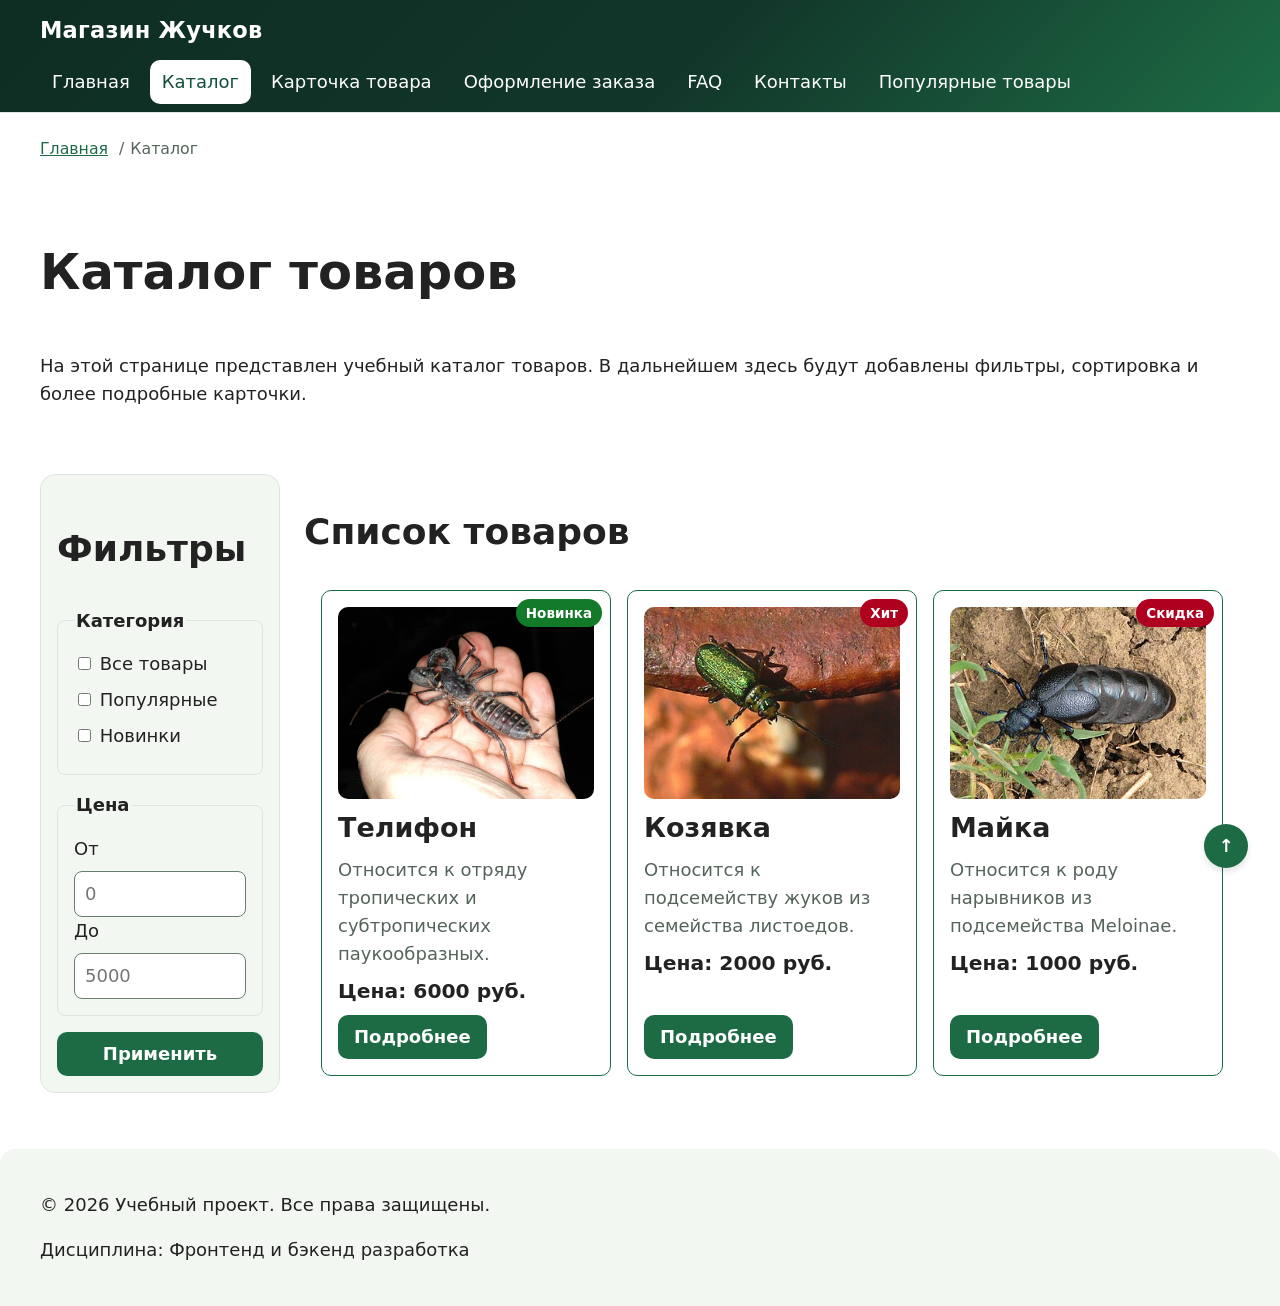
==== catalog.html @ db303022 "feat: add JavaScript basics to shop project" ====
<!DOCTYPE html>
<html lang="ru">
<head>
  <meta charset="UTF-8">
  <meta name="viewport" content="width=device-width, initial-scale=1.0">
  <meta name="description" content="Каталог товаров учебного интернет-магазина.">
  <title>Каталог товаров — Магазин Жучков</title>
  <link rel="stylesheet" href="css/style.css">
  <link rel="stylesheet" href="css/responsive.css">
  <script src="js/main.js" defer></script>
</head>
<body>
  <a class="skip-link" href="#main">Перейти к основному содержимому</a>
<header class="site-header">
  <div class="site-header__inner">
    <a class="site-header__logo" href="index.html">Магазин Жучков</a>
    <button class="nav-toggle" type="button" aria-expanded="false" aria-controls="site-nav">Меню</button>
    <nav class="site-nav" id="site-nav" aria-label="Основная навигация">
      <ul class="site-nav__list">
        <li class="site-nav__item">
          <a class="site-nav__link" href="index.html">Главная</a>
        </li>
        <li class="site-nav__item">
          <a class="site-nav__link site-nav__link--active" href="catalog.html" aria-current="page">Каталог</a>
        </li>
        <li class="site-nav__item">
          <a class="site-nav__link" href="product.html">Карточка товара</a>
        </li>
        <li class="site-nav__item">
          <a class="site-nav__link" href="order.html">Оформление заказа</a>
        </li>
        <li class="site-nav__item">
          <a class="site-nav__link" href="faq.html">FAQ</a>
        </li>
        <li class="site-nav__item">
          <a class="site-nav__link" href="contacts.html">Контакты</a>
        </li>
        <li class="site-nav__item">
          <a class="site-nav__link" href="index.html#popular">Популярные товары</a>
        </li>
      </ul>
    </nav>
  </div>
</header>

<main id="main" class="main">
    <nav class="breadcrumbs" aria-label="Хлебные крошки">
    <a class="breadcrumbs__link" href="index.html">Главная</a>
    <span class="breadcrumbs__current" aria-current="page">Каталог</span>
  </nav>

  <section class="section">
    <h1>Каталог товаров</h1>
    <p>
      На этой странице представлен учебный каталог товаров.
      В дальнейшем здесь будут добавлены фильтры, сортировка и более
      подробные карточки.
    </p>
  </section>

  <section class="catalog-layout">
    <aside class="catalog-filters">
      <h2>Фильтры</h2>

      <form class="filters-form" action="#" method="get">
        <fieldset>
          <legend>Категория</legend>

          <label>
            <input type="checkbox" name="category" value="all">
            Все товары
          </label>

          <label>
            <input type="checkbox" name="category" value="popular">
            Популярные
          </label>

          <label>
            <input type="checkbox" name="category" value="new">
            Новинки
          </label>
        </fieldset>

        <fieldset>
          <legend>Цена</legend>

          <label for="price-from">От</label>
          <input id="price-from" name="price-from" type="number" min="0" placeholder="0">

          <label for="price-to">До</label>
          <input id="price-to" name="price-to" type="number" min="0" placeholder="5000">
        </fieldset>

        <button class="button button--primary" type="submit">Применить</button>
      </form>
    </aside>

    <section class="catalog-products">
      <h2>Список товаров</h2>

      <div class="products-grid">
  <article class="product-card product-card--featured">
    <span class="product-card__badge product-card__badge--new">Новинка</span>
    <img
      class="product-card__image"
      src="images/telifon.webp"
      alt="Телифон"
      width="300"
      height="200"
      loading="lazy"
    >
    <h3 class="product-card__title">Телифон</h3>
    <p class="product-card__description">Относится к отряду тропических и субтропических паукообразных.</p>
    <p class="product-card__price">Цена: 6000 руб.</p>
    <a class="button button--primary product-card__button" href="product.html">Подробнее</a>
  </article>

  <article class="product-card product-card--featured">
    <span class="product-card__badge">Хит</span>
    <img
      class="product-card__image"
      src="images/kozyavka.webp"
      alt="Козявка"
      width="300"
      height="200"
      loading="lazy"
    >
    <h3 class="product-card__title">Козявка</h3>
    <p class="product-card__description">Относится к подсемейству жуков из семейства листоедов.</p>
    <p class="product-card__price">Цена: 2000 руб.</p>
    <a class="button button--primary product-card__button" href="product.html">Подробнее</a>
  </article>

  <article class="product-card product-card--featured">
    <span class="product-card__badge">Скидка</span>
    <img
      class="product-card__image"
      src="images/maika.webp"
      alt="Майка"
      width="300"
      height="200"
      loading="lazy"
    >
    <h3 class="product-card__title">Майка</h3>
    <p class="product-card__description">Относится к роду нарывников из подсемейства Meloinae.</p>
    <p class="product-card__price">Цена: 1000 руб.</p>
    <a class="button button--primary product-card__button" href="product.html">Подробнее</a>
  </article>
</div>
    </section>
  </section>
</main>

<footer class="site-footer">
  <p>&copy; 2026 Учебный проект. Все права защищены.</p>
  <p>Дисциплина: Фронтенд и бэкенд разработка</p>
</footer>
<a href="#" class="button-up" aria-label="Вернуться наверх">↑</a>
</body>
</html>
---- css/style.css ----
/* 
  Универсальное правило для всех элементов.
  border-box делает расчёт размеров более понятным:
  width включает content, padding и border.
*/

/* ===============================
   1. Переменные проекта
   =============================== */

:root {
  /* Основные цвета проекта */
  --color-bg: #ffffff;
  --color-text: #222222;
  --color-muted: #55645a;
  --color-primary: #1d6b45;
  --color-primary-dark: #13503a;
  --color-border: #dbe4dd;
  --color-input-border: #6b7c71;
  --color-surface: #f3f7f2;
  --color-surface-accent: #e4f1e6;
  --color-danger: #b00020;
  --color-success: #137a29;
  --color-success-bg: #eefaf0;
  --color-white: #ffffff;

  /* Отступы */
  --space-xs: 4px;
  --space-sm: 8px;
  --space-md: 16px;
  --space-lg: 24px;
  --space-xl: 32px;

  /* Скругления */
  --radius-sm: 8px;
  --radius-md: 10px;
  --radius-lg: 15px;

  /* Размеры */
  --container-width: 1200px;
  --card-width: 290px;
  --font-main: system-ui, -apple-system, "Segoe UI", Roboto, "Helvetica Neue", Arial, sans-serif;
  --page-pad: 16px;
}

/* ===============================
   2. Базовые стили
   =============================== */

* {
  box-sizing: border-box;
}

body {
  margin: 0;
  font-family: var(--font-main);
  line-height: 1.55;
  color: var(--color-text);
  display: flex;
  flex-direction: column;
  min-height: 100vh;
  background-color: var(--color-bg);
}

/*
  Задаём внутренние отступы для основных областей страницы.
  Это делает содержимое визуально отделённым от краёв окна браузера.
*/
main, footer { padding: var(--space-lg) var(--page-pad); }
header { padding: 0 var(--page-pad); }
main { flex: 1; }

/*
  Оформляем шапку страницы.
  Пока используется простой светло-серый фон.
*/
header {
  background-color: #12372a;
  background-image: linear-gradient(135deg, #0e2d22 0%, #12372a 55%, var(--color-primary) 100%);
}

/*
  Оформляем подвал страницы тем же фоном,
  чтобы визуально отделить его от основного содержимого.
*/
footer {
  background-color: var(--color-surface);
  border-radius: var(--radius-lg) var(--radius-lg) 0 0;
}

footer > * {
  max-width: var(--container-width);
  margin-inline: auto;
}

/* ===============================
   3. Общие элементы интерфейса
   =============================== */

a {
  color: var(--color-primary);
}

a:hover {
  color: var(--color-primary-dark);
}

a:focus-visible {
  outline: 2px solid var(--color-primary);
  outline-offset: 3px;
}

/*
  Ограничиваем ширину содержимого шапки,
  чтобы оно не растягивалось слишком сильно на широких экранах.
*/
.site-header {
  background-color: #12372a;
}

.site-header__inner {
  max-width: var(--container-width);
  margin: 0 auto;
  padding: var(--space-sm) 0;
}

.site-header__logo {
  display: inline-flex;
  align-items: center;
  min-height: 44px;
  font-size: 1.25rem;
  font-weight: 800;
  letter-spacing: 0.01em;
  color: var(--color-white);
  text-decoration: none;
}

.site-header__logo:hover,
.site-header__logo:focus-visible {
  color: var(--color-white);
}

.site-nav__list {
  display: flex;
  flex-wrap: wrap;
  justify-content: center;
  align-items: center;
  gap: var(--space-md);
  padding: 0;
  margin: var(--space-md) 0 0;
  list-style: none;
}

.site-nav__link {
  display: inline-block;
  padding: var(--space-sm) var(--space-md);
  color: var(--color-white);
  text-decoration: none;
  border-radius: var(--radius-md);
}

.site-nav__link:hover {
  color: var(--color-white);
  background-color: rgba(255, 255, 255, 0.16);
}

.site-nav__link:focus-visible {
  outline: 2px solid var(--color-primary);
  outline-offset: 3px;
}

.site-nav__link--active,
.site-nav__link--active:hover {
  color: var(--color-primary-dark);
  background-color: var(--color-white);
}


/*
  Оформляем текстовый логотип.
*/
.site-logo {
  font-weight: bold;
  text-decoration: none;
  color: #222222;
}


/*
  Hero-блок — первый крупный блок страницы.
  Он визуально отделяется от остальных разделов фоном и отступами.
*/
/* ===============================
   4. Компоненты страницы
   =============================== */

.hero {
  max-width: var(--container-width);
  margin: 0 auto var(--space-xl);
  padding: var(--space-xl) var(--space-lg);
  background-color: var(--color-surface-accent);
  border-radius: var(--radius-lg);
}

.section {
  max-width: var(--container-width);
  margin: 0 auto var(--space-xl);
}

.section h2 {
  margin-top: 0;
}

/*
  Карточка товара — самостоятельный блок.
  На следующих занятиях карточки будут доработаны и выстроены в сетку.
*/
.product-card {
  display: flex;
  flex-direction: column;
  gap: var(--space-sm);
  padding: var(--space-md);
  border: 1px solid var(--color-border);
  border-radius: var(--radius-md);
  background-color: var(--color-bg);
}

.product-card:hover {
  border-color: var(--color-primary);
}

.product-card--featured {
  border-color: var(--color-primary);
}

.product-card--discount {
  border-color: var(--color-danger);
}

.product-card__title {
  margin: 0;
  color: var(--color-text);
}

.product-card__description {
  margin: 0;
  color: var(--color-muted);
}

.product-card__price {
  margin: 0;
  font-weight: 700;
}

.product-card--discount .product-card__price {
  color: var(--color-danger);
}

.product-card__button {
  margin-top: auto;
  align-self: flex-start;
  color: var(--color-white);
  background-color: var(--color-primary);
}

.product-card__button:hover {
  color: var(--color-white);
  background-color: var(--color-primary-dark);
}


.product-card h3 {
  margin-top: 0;
}

/*
  Пока это обычная ссылка, но визуально она оформляется как кнопка.
*/
.button {
  display: inline-flex;
  align-items: center;
  justify-content: center;
  min-height: 44px;
  padding: var(--space-sm) var(--space-md);
  border: none;
  border-radius: var(--radius-md);
  font: inherit;
  font-weight: 600;
  text-decoration: none;
  cursor: pointer;
}

.button--primary {
  color: var(--color-white);
  background-color: var(--color-primary);
}

.button--primary:hover {
  color: var(--color-white);
  background-color: var(--color-primary-dark);
}

.button--secondary {
  color: var(--color-primary);
  background-color: transparent;
  border: 1px solid var(--color-primary);
}

.button--secondary:hover {
  color: var(--color-white);
  background-color: var(--color-primary);
}

.button:focus-visible {
  outline: 2px solid var(--color-primary);
  outline-offset: 3px;
}

.button:disabled,
.button--disabled {
  opacity: 0.6;
  cursor: not-allowed;
}


/*
  Дополнительный информационный блок.
*/
.aside-info {
  max-width: var(--container-width);
  margin: 0 auto var(--space-xl);
  padding: var(--space-md);
  border-left: 4px solid var(--color-primary);
  border-radius: var(--radius-md);
  background-color: var(--color-surface);
}

/*
  Модальное окно.
  Элемент dialog сам умеет открываться поверх страницы.
*/
/* ===============================
   5. Форма и модальное окно
   =============================== */

.order-dialog {
  width: min(100% - 32px, 560px);
  padding: var(--space-lg);
  border: none;
  border-radius: var(--radius-lg);
}

.order-dialog::backdrop {
  background-color: rgba(0, 0, 0, 0.5);
}

.order-dialog__title {
  margin-top: 0;
}


.form-field {
  margin-bottom: var(--space-md);
}

.form-field label {
  display: block;
  margin-bottom: var(--space-xs);
}

.form-field input,
.form-field select,
.form-field textarea {
  width: 100%;
  padding: 10px 12px;
  border: 1px solid var(--color-border);
  border-radius: var(--radius-sm);
  font: inherit;
}

.form-field input[type="checkbox"] {
  width: auto;
}

.form-field small {
  display: block;
  margin-top: var(--space-xs);
  color: var(--color-muted);
}

/*
  Видимый фокус для клавиатурной навигации.
*/
.form-field input:hover,
.form-field select:hover,
.form-field textarea:hover {
  border-color: var(--color-primary);
}

.form-field input:focus-visible,
.form-field select:focus-visible,
.form-field textarea:focus-visible,
.form-actions button:focus-visible {
  outline: 2px solid var(--color-primary);
  outline-offset: 3px;
}

[aria-invalid="true"] {
  border-color: var(--color-danger);
}

/*
  Кнопки формы.
*/
.form-actions {
  display: flex;
  gap: 12px;
  margin-top: 20px;
}

/*
  Сообщение об успешной отправке.
*/
.success-message {
  max-width: var(--container-width);
  margin: var(--space-lg) auto;
  padding: var(--space-md);
  border-left: 4px solid var(--color-success);
  border-radius: var(--radius-md);
  background-color: var(--color-success-bg);
}

.breadcrumbs {
  max-width: var(--container-width);
  margin: 0 auto var(--space-md);
  font-size: 14px;
  color: var(--color-muted);
}

.breadcrumbs__link {
  color: var(--color-primary);
}

.breadcrumbs__link + .breadcrumbs__link::before,
.breadcrumbs__current::before {
  content: "/";
  display: inline-block;
  margin-inline: 6px;
  color: var(--color-muted);
  text-decoration: none;
}


html {
  scroll-behavior: smooth;
}

:target {
  outline: 2px dashed var(--color-primary);
  outline-offset: 4px;
}

.products-grid {
  display: grid;
  gap: var(--space-lg);
}

.catalog-layout {
  max-width: var(--container-width);
  margin: 0 auto var(--space-xl);
  display: grid;
  gap: var(--space-lg);
}

.catalog-filters {
  padding: var(--space-md);
  border: 1px solid var(--color-border);
  border-radius: var(--radius-lg);
  background-color: var(--color-surface);
}

.catalog-products {
}

.filters-form {
  display: grid;
  gap: var(--space-md);
}

.filters-form fieldset {
  margin: 0;
  padding: var(--space-md);
  border: 1px solid var(--color-border);
  border-radius: var(--radius-sm);
}

.filters-form legend {
  font-weight: 700;
}

.filters-form label {
  display: block;
  margin-bottom: var(--space-sm);
}

.filters-form input[type="number"] {
  width: 100%;
  padding: 8px 10px;
  border: 1px solid var(--color-input-border);
  border-radius: var(--radius-sm);
  font: inherit;
}

.order-form__field {
  margin-bottom: var(--space-md);
}

.order-form__label {
  display: block;
  margin-bottom: var(--space-xs);
}

.order-form__input,
.order-form__select,
.order-form__textarea {
  width: 100%;
  padding: 10px 12px;
  border: 1px solid var(--color-input-border);
  border-radius: var(--radius-sm);
  font: inherit;
}

.order-form__input:hover,
.order-form__select:hover,
.order-form__textarea:hover {
  border-color: var(--color-primary);
}

.order-form__input:focus-visible,
.order-form__select:focus-visible,
.order-form__textarea:focus-visible {
  outline: 2px solid var(--color-primary);
  outline-offset: 3px;
}

.order-form__actions {
  display: flex;
  gap: var(--space-md);
  margin-top: var(--space-lg);
}

.site-header {
  position: sticky;
  top: 0;
  z-index: 100;
  border-bottom: 1px solid var(--color-border);
}


/* Бейджи для карточек товаров (relative + absolute) */
.product-card {
  position: relative;
}

.product-card__badge {
  position: absolute;
  top: var(--space-sm);
  right: var(--space-sm);
  padding: 4px 10px;
  color: var(--color-white);
  background-color: var(--color-danger);
  border-radius: 999px;
  font-size: 12px;
  font-weight: 700;
  z-index: 10;
}

.product-card__badge--new {
  background-color: var(--color-success);
}



/* Кнопка "Наверх" (fixed + z-index) */
.button-up {
  position: fixed;
  bottom: var(--space-lg);
  right: var(--space-lg);
  z-index: 90;
  padding: 12px 16px;
  background-color: var(--color-primary);
  color: var(--color-white);
  border-radius: 50%;
  text-decoration: none;
  font-weight: bold;
  box-shadow: 0 4px 6px rgba(0,0,0,0.1);
}

.button-up:hover {
  background-color: var(--color-primary-dark);
  color: var(--color-white);
}

/* Стили для таблицы характеристик */
.product-table {
  width: 100%;
  border-collapse: collapse;
  margin: var(--space-md) 0;
}

.product-table caption {
  font-weight: 700;
  text-align: left;
  margin-bottom: var(--space-sm);
}

.product-table th, 
.product-table td {
  border: 1px solid var(--color-border);
  padding: var(--space-sm);
  text-align: left;
}

.product-table th {
  background-color: var(--color-surface);
}

.order-form__field--checkbox input[type="checkbox"] {
  width: auto;
  margin-right: var(--space-sm);
}

.order-form__field small {
  display: block;
  margin-top: var(--space-xs);
  color: var(--color-muted);
}

.product-details__layout {
  display: grid;
  gap: var(--space-xl);
  align-items: start;
}

.product-details__media {
  display: flex;
  justify-content: center;
  align-items: flex-start;
}

.product-details__image {
  display: block;
  width: 100%;
  max-width: 420px;
  height: auto;
  border: 1px solid var(--color-border);
  border-radius: var(--radius-md);
  background-color: var(--color-surface);
}

.product-details__info {
  display: flex;
  flex-direction: column;
  gap: var(--space-md);
}

.product-details__price {
  margin: 0;
  font-size: 24px;
  font-weight: 700;
}

.product-details__description {
  margin: 0;
  color: var(--color-text);
}

.product-details__actions {
  display: flex;
  flex-wrap: wrap;
  gap: var(--space-md);
  margin-top: var(--space-sm);
}

.product-card {
  min-width: 0;
}

/* Картинка не должна быть жёстче карточки */
.product-card__image {
  max-width: 100%;
  height: auto;
}





/* ===============================
   FAQ
   =============================== */

.faq-list {
  display: grid;
  gap: var(--space-md);
  margin-top: var(--space-lg);
}

.faq-item {
  border: 1px solid var(--color-border);
  border-radius: var(--radius-md);
  background-color: var(--color-bg);
  overflow: hidden;
}

.faq-item[open] {
  border-color: var(--color-primary);
}

.faq-item__question {
  padding: var(--space-md);
  padding-right: 40px;
  font-weight: 700;
  cursor: pointer;
  list-style: none;
  position: relative;
}

.faq-item__question::-webkit-details-marker {
  display: none;
}

.faq-item__question::after {
  content: "+";
  position: absolute;
  right: var(--space-md);
  top: 50%;
  transform: translateY(-50%);
  font-size: 20px;
  color: var(--color-primary);
}

.faq-item[open] .faq-item__question::after {
  content: "−";
}

.faq-item__question:hover {
  background-color: var(--color-surface);
}

.faq-item__question:focus-visible {
  outline: 2px solid var(--color-primary);
  outline-offset: -2px;
}

.faq-item__answer {
  padding: 0 var(--space-md) var(--space-md);
  color: var(--color-muted);
  border-top: 1px solid var(--color-border);
}

.faq-item__answer p {
  margin: var(--space-md) 0 0;
}

/* Карта на странице контактов */
.map-wrapper {
  position: relative;
  width: 100%;
  height: 400px;
  border: 1px solid var(--color-border);
  border-radius: var(--radius-md);
  overflow: hidden;
}

/* Скрипт конструктора создаёт внутри iframe — растянем его на всю обёртку */
.map-wrapper > iframe {
  display: block;
  width: 100% !important;
  height: 100% !important;
  border: 0;
}

@media (max-width: 600px) {
  .map-wrapper { height: 300px; }
}

.skip-link {
  position: absolute;
  left: 16px;
  top: -100px;
  z-index: 1000;
  padding: 8px 12px;
  color: #ffffff;
  background-color: #111111;
  border-radius: var(--radius-sm);
  text-decoration: none;
}

.skip-link:focus,
.skip-link:focus-visible {
  top: 16px;
}
:focus-visible {
  outline: 3px solid var(--color-primary, #0057b8);
  outline-offset: 3px;
}

.site-nav__link:focus-visible,
.button:focus-visible,
.order-form__input:focus-visible,
.order-form__textarea:focus-visible,
.order-form__select:focus-visible {
  outline: 3px solid var(--color-primary, #0057b8);
  outline-offset: 3px;
}

.site-header a:focus-visible,
.site-header button:focus-visible {
  outline-color: #ffffff;
}

.order-form__field .field-error {
  color: var(--color-danger);
  font-weight: 600;
}

address { font-style: normal; }

.product-output {
  padding: 16px;
  overflow-x: auto;
  color: #f9fafb;
  background-color: #111827;
  border-radius: 8px;
}
---- css/responsive.css ----
/*
  Адаптивные стили для контрольной работы №3.
  Подход: Mobile First.
  Базовые стили рассчитаны на мобильный экран.
  Расширения добавляются через min-width медиазапросы.
*/
*,
*::before,
*::after {
  box-sizing: border-box;
}

html {
  scroll-behavior: smooth;
  scroll-padding-top: 88px;
}

@media (prefers-reduced-motion: reduce) {
  html { scroll-behavior: auto; }
}

img,
video {
  max-width: 100%;
  height: auto;
}

.container,
.section {
  width: 100%;
  margin-inline: auto;
}

@media (min-width: 768px) {
  :root { --page-pad: 24px; }
}

.section {
  padding-block: clamp(8px, 2vw, 16px);
}
.site-header__inner {
  display: flex;
  flex-wrap: wrap;
  align-items: center;
  justify-content: space-between;
  gap: var(--space-sm, 8px);
}

.nav-toggle {
  display: none;
}

.js .nav-toggle {
  display: inline-block;
  min-height: 44px;
  padding: 8px 16px;
  border: 1px solid var(--color-white);
  border-radius: var(--radius-sm);
  color: var(--color-white);
  background-color: transparent;
  font: inherit;
  cursor: pointer;
}

.site-nav {
  flex-basis: 100%;
}

.js .site-nav:not(.is-open) {
  display: none;
}

.site-nav__list {
  display: flex;
  flex-direction: column;
  gap: var(--space-sm, 8px);
  padding: 0;
  margin: 0;
  list-style: none;
}

.site-nav__link {
  display: block;
  padding: 12px 16px;
}

@media (min-width: 1024px) {
  .js .nav-toggle {
    display: none;
  }

  .js .site-nav:not(.is-open) {
    display: block;
  }

  .site-nav {
    flex-basis: auto;
  }

  .site-nav__list {
    flex-direction: row;
    flex-wrap: wrap;
    align-items: center;
  }

  .site-nav__link {
    display: inline-block;
    padding: 8px 12px;
  }
}

.site-header {
  position: sticky;
  top: 0;
  z-index: 100;
}

.hero {
  display: grid;
  gap: var(--space-lg, 24px);
  align-items: center;
}

.hero__content {
  display: grid;
  grid-template-columns: minmax(0, 1fr);
  gap: var(--space-md, 16px);
  min-width: 0;
}

.hero__title {
  font-size: clamp(1.75rem, 6vw, 2.75rem);
  line-height: 1.15;
  overflow-wrap: break-word;
}
.hero__content .button { justify-self: start; }

.hero__image {
  display: block;
  width: 100%;
  aspect-ratio: 16/9;
  object-fit: cover;
  border-radius: var(--radius-lg, 12px);
}

@media (min-width: 900px) {
  .hero {
    grid-template-columns: minmax(0, 1.1fr) minmax(0, 1fr);
  }
}

.products-grid {
  display: grid;
  grid-template-columns: 1fr;
  grid-auto-rows: 1fr;
  gap: var(--space-md, 16px);
}

.product-card {
  min-width: 0;
}

.product-card__title,
.product-card__description {
  overflow-wrap: anywhere;
}

@media (min-width: 640px) {
  .products-grid {
    grid-template-columns: repeat(auto-fill, var(--card-width));
    justify-content: center;
  }
}


.catalog-layout {
  display: grid;
  grid-template-columns: minmax(0, 1fr);
  gap: var(--space-lg, 24px);
}

.catalog-filters { position: static; }


@media (min-width: 1024px) {
  .catalog-layout {
    grid-template-columns: 240px minmax(0, 1fr);
    align-items: start;
  }
  .catalog-filters {
    position: sticky;
    top: 88px;
  }
}

.product-card__image {
  display: block;
  width: 100%;
  aspect-ratio: 4 / 3;
  object-fit: cover;
  border-radius: var(--radius-md, 10px);
}

.order-form { display: grid; gap: var(--space-md, 16px); }

.order-form__field { margin-bottom: 0; }   /* интервал задаёт gap */

.order-form__actions {
  margin-top: 0;
  flex-direction: column;
}
.order-form__actions .button {
  width: 100%;
  justify-content: center;
}

@media (min-width: 480px) {
  .order-form__actions { flex-direction: row; }
  .order-form__actions .button { width: auto; }
}

/* Две колонки только у страничных форм, не у модалки */
@media (min-width: 768px) {
  .order-form--page { grid-template-columns: repeat(2, minmax(0, 1fr)); }
  .order-form--page .order-form__field--wide,
  .order-form--page .order-form__field--checkbox,
  .order-form--page .order-form__actions { grid-column: 1 / -1; }
}

.order-form__input,
.order-form__textarea,
.order-form__select {
  width: 100%;
  min-height: 44px;
  padding: 10px 12px;
  font: inherit;
}

.order-form__textarea {
  min-height: 120px;
  resize: vertical;
}


.table-wrapper {
  width: 100%;
  overflow-x: auto;
  -webkit-overflow-scrolling: touch;
}

.product-table {
  display: block;
  width: 100%;
}

.product-table caption {
  display: block;
}

.product-table thead {
  position: absolute;
  width: 1px;
  height: 1px;
  overflow: hidden;
  clip: rect(0 0 0 0);
}

.product-table tbody,
.product-table tr,
.product-table th,
.product-table td {
  display: block;
  width: 100%;
}

.product-table tr {
  margin-bottom: var(--space-md, 16px);
  border: 1px solid var(--color-border, #ddd);
  border-radius: var(--radius-md, 10px);
  overflow: hidden;
}

.product-table tbody th,
.product-table td {
  border: 0;
  overflow-wrap: anywhere;
}

@media (min-width: 640px) {
  .product-table {
    display: table;
  }

  .product-table caption {
    display: table-caption;
  }

  .product-table thead {
    position: static;
    display: table-header-group;
    width: auto;
    height: auto;
    overflow: visible;
    clip: auto;
  }

  .product-table tbody {
    display: table-row-group;
    width: auto;
  }

  .product-table tr {
    display: table-row;
    width: auto;
    margin: 0;
    border: 0;
    border-radius: 0;
    overflow: visible;
  }

  .product-table th,
  .product-table td {
    display: table-cell;
    width: auto;
    padding: 12px;
    border: 1px solid var(--color-border, #ddd);
  }
}

.order-dialog {
  width: min(100% - 32px, 560px);
  max-height: calc(100vh - 32px);
  overflow: auto;
}

.order-dialog::backdrop {
  background: rgb(0 0 0 / 0.5);
}

.button-up {
  right: 16px;
  bottom: 16px;
  display: grid;
  place-items: center;
  width: 44px;
  height: 44px;
  padding: 0;
}
@media (min-width: 768px) {
  .button-up { right: 32px; bottom: 32px; }
}

.product-details__layout { grid-template-columns: minmax(0, 1fr); }

@media (min-width: 768px) {
  .product-details__layout {
    grid-template-columns: minmax(15rem, 1fr) minmax(0, 1.4fr);
  }
}

html {font-size: clamp(100%, 0.875rem + 0.4vw, 112.5%);}
h1 {font-size: clamp(1.75rem, 1.25rem + 2.5vw, 2.75rem);}
h2 {font-size: clamp(1.375rem, 1.1rem + 1.4vw, 2rem);}
h3 {font-size: clamp(1.125rem, 1rem + 0.7vw, 1.5rem);}

.breadcrumbs {font-size: 0.875rem;}
.product-card__badge {font-size: 0.75rem;}
.product-card__price {font-size: 1.125rem;}
.product-details__price {font-size: clamp(1.25rem, 1rem + 1.2vw, 1.5rem);}
.faq-item__question::after {font-size: 1.25rem;}
small {font-size: 0.875rem;}

.product-details__image {
  width: 100%;
  max-width: 26.25rem;
  aspect-ratio: 5/4;
  object-fit: cover;
}
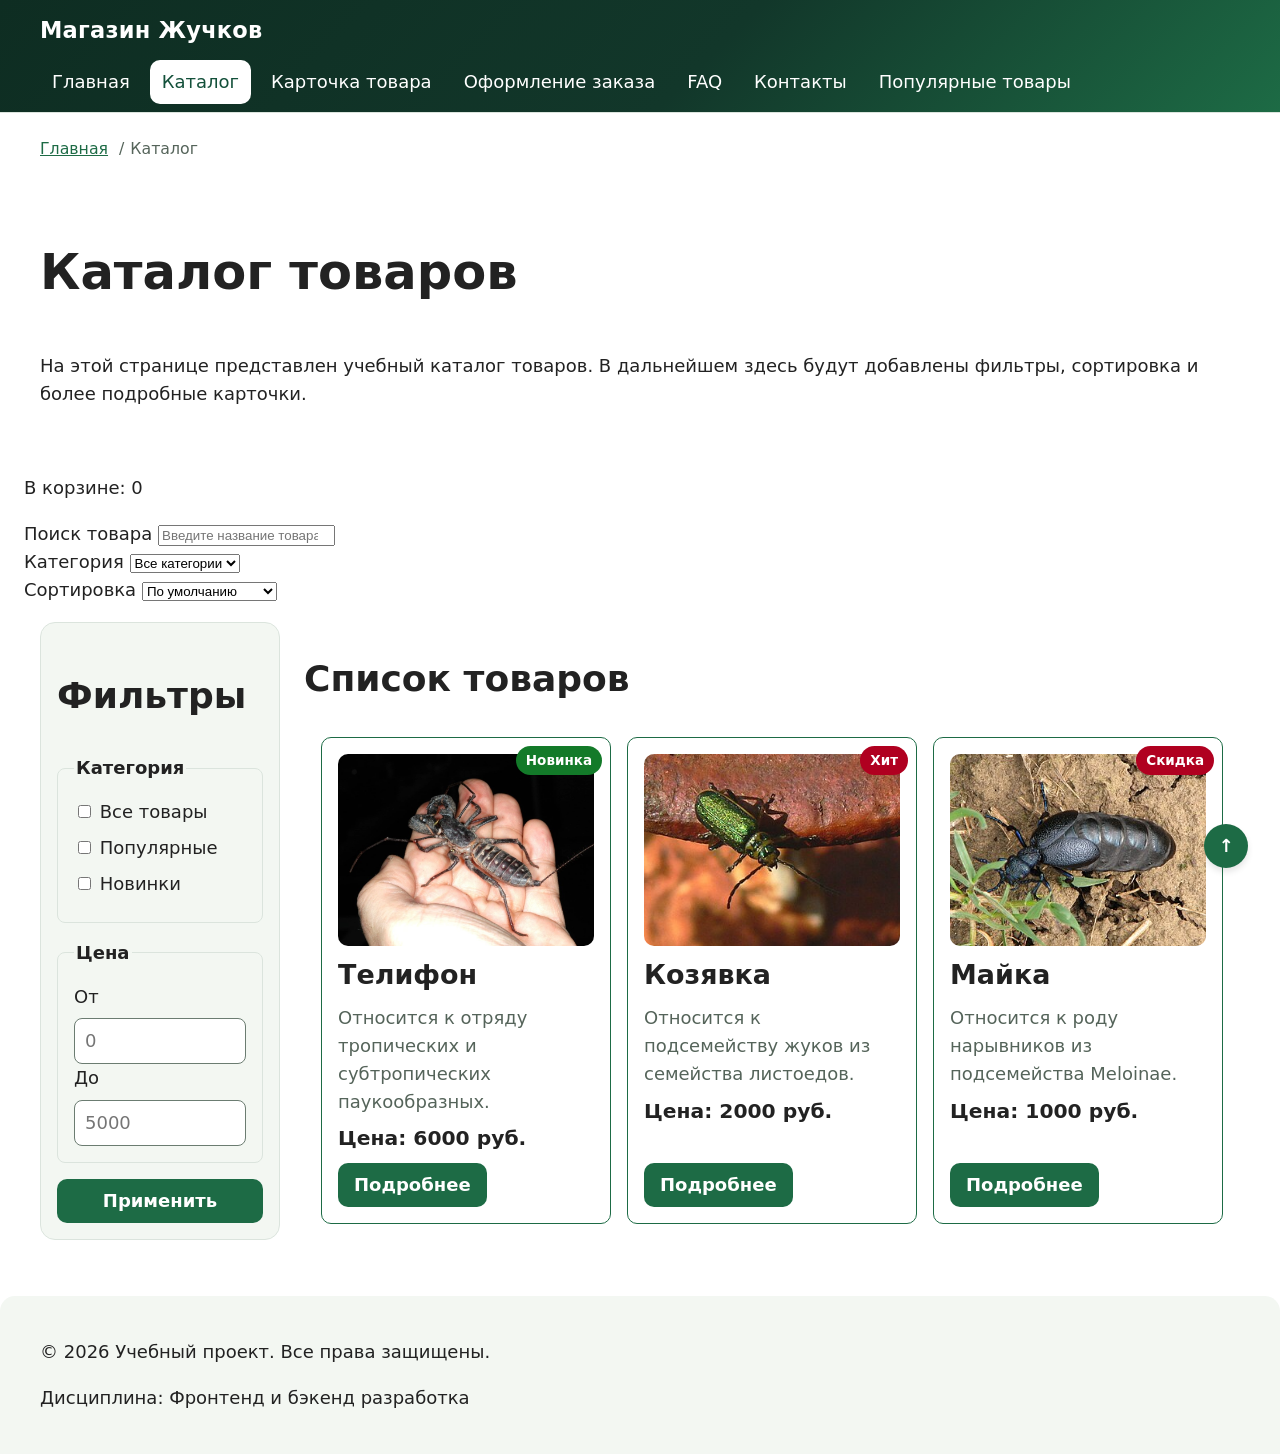
==== commit 7b0a288d: "feat: add catalog DOM rendering and form validation" ====
--- a/catalog.html
+++ b/catalog.html
@@ -8,6 +8,8 @@
   <link rel="stylesheet" href="css/style.css">
   <link rel="stylesheet" href="css/responsive.css">
   <script src="js/main.js" defer></script>
+  <script src="js/data.js" defer></script>
+  <script src="js/catalog.js" defer></script>
 </head>
 <body>
   <a class="skip-link" href="#main">Перейти к основному содержимому</a>
@@ -57,6 +59,46 @@
       подробные карточки.
     </p>
   </section>
+
+  <p class="cart-counter" aria-live="polite">В корзине: 0</p>
+
+<section class="catalog-controls" aria-label="Управление каталогом">
+  <div class="catalog-controls__group">
+    <label for="catalog-search">Поиск товара</label>
+    <input
+      id="catalog-search"
+      class="catalog-controls__input"
+      type="search"
+      placeholder="Введите название товара"
+      autocomplete="off"
+    >
+  </div>
+
+  <div class="catalog-controls__group">
+    <label for="category-filter">Категория</label>
+    <select id="category-filter" class="catalog-controls__select">
+      <option value="all">Все категории</option>
+      <option value="kitchen">Кухня</option>
+      <option value="home">Дом</option>
+      <option value="electronics">Электроника</option>
+    </select>
+  </div>
+
+  <div class="catalog-controls__group">
+    <label for="sort-select">Сортировка</label>
+    <select id="sort-select" class="catalog-controls__select">
+      <option value="default">По умолчанию</option>
+      <option value="price-asc">Сначала дешевле</option>
+      <option value="price-desc">Сначала дороже</option>
+      <option value="title-asc">По названию А-Я</option>
+    </select>
+  </div>
+</section>
+
+<p class="catalog-count" aria-live="polite"></p>
+<p class="catalog-empty" hidden>По выбранным условиям товары не найдены.</p>
+
+<div class="products-grid" data-products-container></div>
 
   <section class="catalog-layout">
     <aside class="catalog-filters">
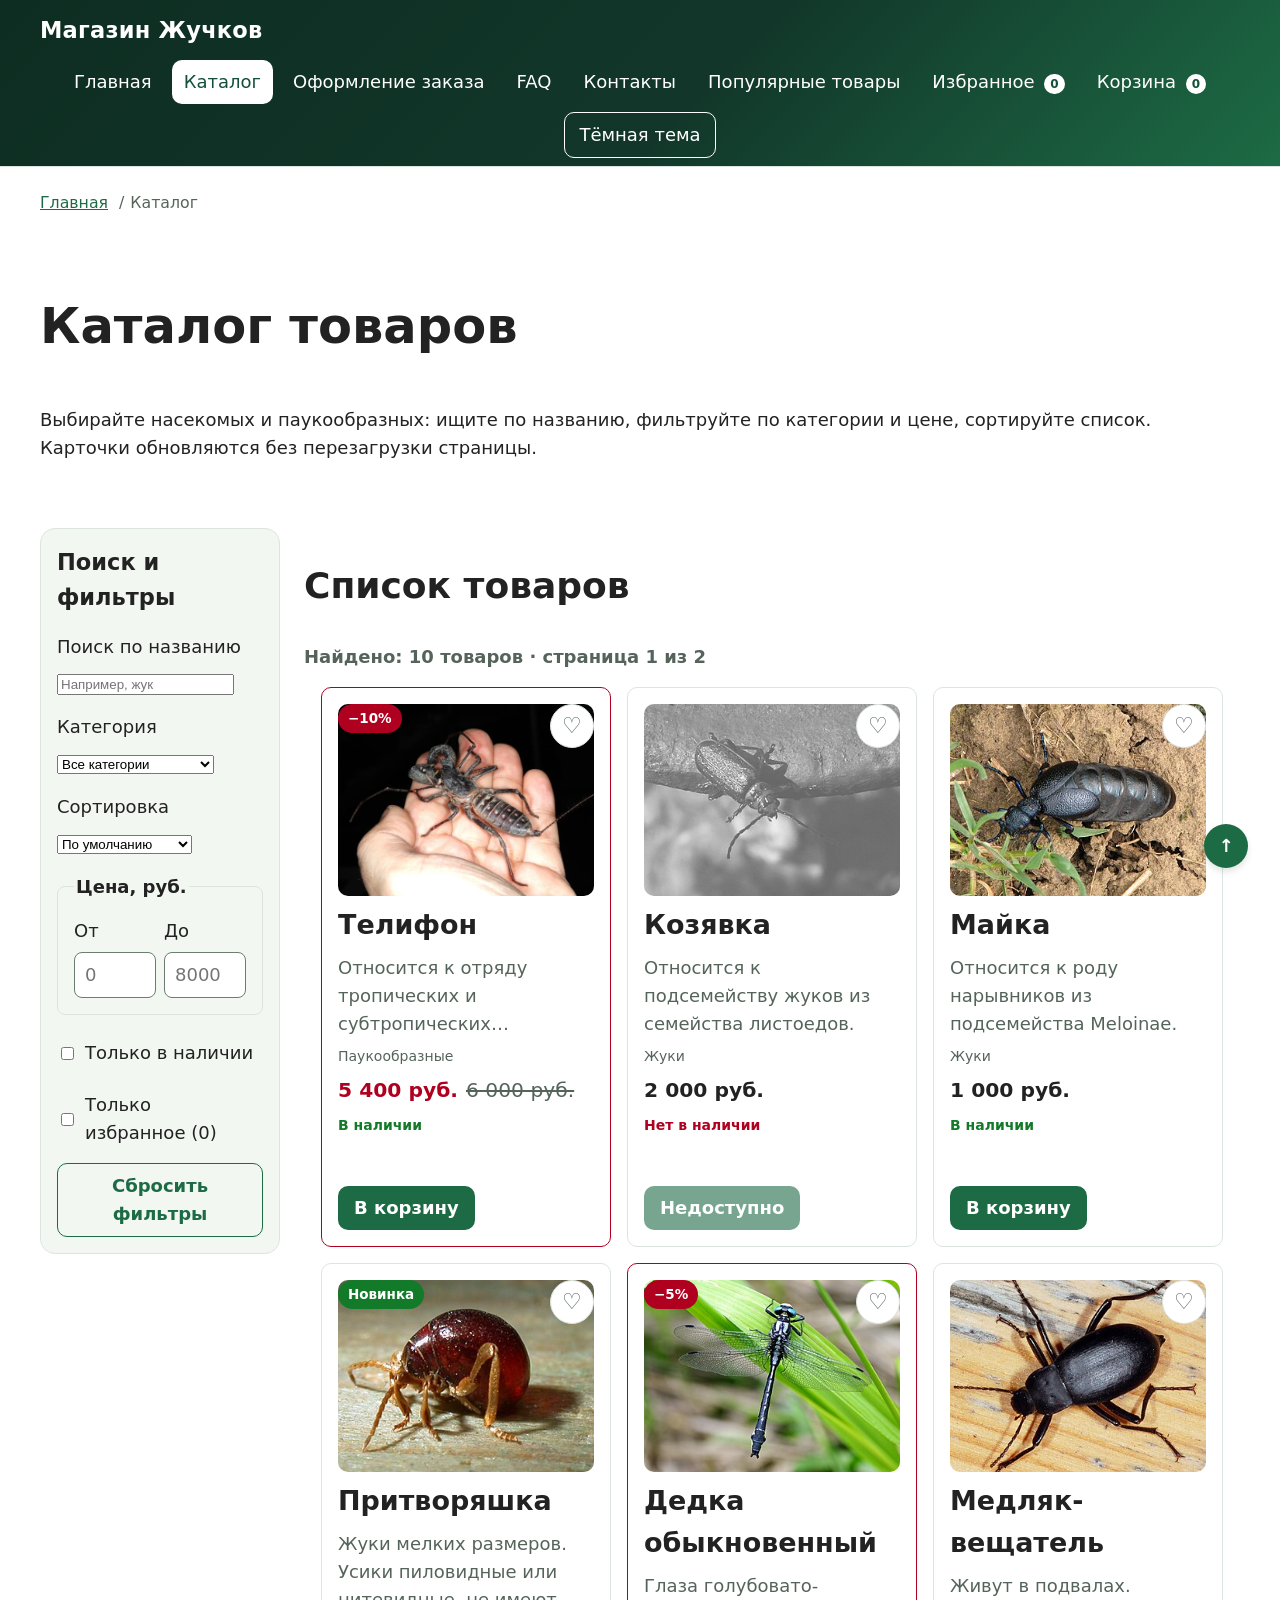
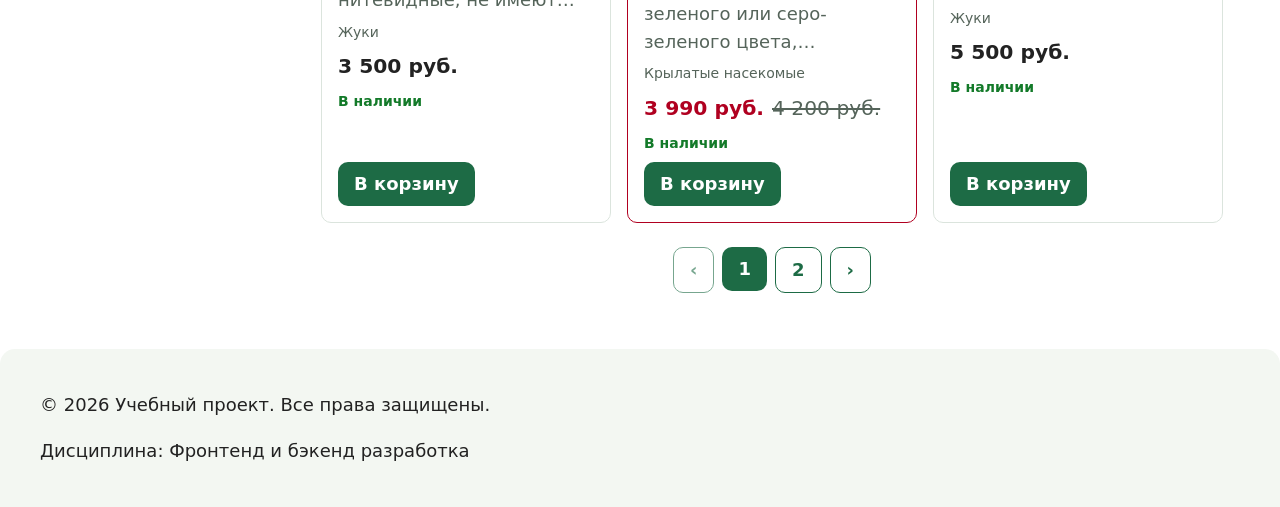
==== commit ad840100: "feat: complete JavaScript shop project" ====
--- a/catalog.html
+++ b/catalog.html
@@ -7,9 +7,14 @@
   <title>Каталог товаров — Магазин Жучков</title>
   <link rel="stylesheet" href="css/style.css">
   <link rel="stylesheet" href="css/responsive.css">
+  <script src="js/storage.js"></script>
+  <script src="js/boot.js"></script>
+  <script src="js/utils.js" defer></script>
+  <script src="js/data.js" defer></script>
+  <script src="js/cart.js" defer></script>
+  <script src="js/favorites.js" defer></script>
+  <script src="js/catalog.js" defer></script>
   <script src="js/main.js" defer></script>
-  <script src="js/data.js" defer></script>
-  <script src="js/catalog.js" defer></script>
 </head>
 <body>
   <a class="skip-link" href="#main">Перейти к основному содержимому</a>
@@ -26,9 +31,6 @@
           <a class="site-nav__link site-nav__link--active" href="catalog.html" aria-current="page">Каталог</a>
         </li>
         <li class="site-nav__item">
-          <a class="site-nav__link" href="product.html">Карточка товара</a>
-        </li>
-        <li class="site-nav__item">
           <a class="site-nav__link" href="order.html">Оформление заказа</a>
         </li>
         <li class="site-nav__item">
@@ -40,13 +42,22 @@
         <li class="site-nav__item">
           <a class="site-nav__link" href="index.html#popular">Популярные товары</a>
         </li>
+        <li class="site-nav__item">
+          <a class="site-nav__link" href="catalog.html?favorites=1">Избранное <span class="badge" data-favorites-count>0</span></a>
+        </li>
+        <li class="site-nav__item">
+          <a class="site-nav__link" href="cart.html">Корзина <span class="badge" data-cart-count>0</span></a>
+        </li>
+        <li class="site-nav__item">
+          <button class="theme-toggle" type="button" data-theme-toggle aria-pressed="false">Тёмная тема</button>
+        </li>
       </ul>
     </nav>
   </div>
 </header>
 
 <main id="main" class="main">
-    <nav class="breadcrumbs" aria-label="Хлебные крошки">
+  <nav class="breadcrumbs" aria-label="Хлебные крошки">
     <a class="breadcrumbs__link" href="index.html">Главная</a>
     <span class="breadcrumbs__current" aria-current="page">Каталог</span>
   </nav>
@@ -54,142 +65,83 @@
   <section class="section">
     <h1>Каталог товаров</h1>
     <p>
-      На этой странице представлен учебный каталог товаров.
-      В дальнейшем здесь будут добавлены фильтры, сортировка и более
-      подробные карточки.
+      Выбирайте насекомых и паукообразных: ищите по названию, фильтруйте по категории
+      и цене, сортируйте список. Карточки обновляются без перезагрузки страницы.
     </p>
   </section>
 
-  <p class="cart-counter" aria-live="polite">В корзине: 0</p>
+  <section class="catalog-layout">
+    <aside class="catalog-filters" aria-labelledby="catalog-filters-title">
+      <h2 id="catalog-filters-title">Поиск и фильтры</h2>
 
-<section class="catalog-controls" aria-label="Управление каталогом">
-  <div class="catalog-controls__group">
-    <label for="catalog-search">Поиск товара</label>
-    <input
-      id="catalog-search"
-      class="catalog-controls__input"
-      type="search"
-      placeholder="Введите название товара"
-      autocomplete="off"
-    >
-  </div>
+      <form class="filters-form" id="catalog-form" action="#" autocomplete="off" novalidate>
+        <div>
+          <label for="catalog-search">Поиск по названию</label>
+          <input id="catalog-search" type="search" placeholder="Например, жук" autocomplete="off">
+        </div>
 
-  <div class="catalog-controls__group">
-    <label for="category-filter">Категория</label>
-    <select id="category-filter" class="catalog-controls__select">
-      <option value="all">Все категории</option>
-      <option value="kitchen">Кухня</option>
-      <option value="home">Дом</option>
-      <option value="electronics">Электроника</option>
-    </select>
-  </div>
+        <div>
+          <label for="category-filter">Категория</label>
+          <select id="category-filter">
+            <option value="all">Все категории</option>
+            <option value="beetles">Жуки</option>
+            <option value="arachnids">Паукообразные</option>
+            <option value="winged_insects">Крылатые насекомые</option>
+          </select>
+        </div>
 
-  <div class="catalog-controls__group">
-    <label for="sort-select">Сортировка</label>
-    <select id="sort-select" class="catalog-controls__select">
-      <option value="default">По умолчанию</option>
-      <option value="price-asc">Сначала дешевле</option>
-      <option value="price-desc">Сначала дороже</option>
-      <option value="title-asc">По названию А-Я</option>
-    </select>
-  </div>
-</section>
+        <div>
+          <label for="sort-select">Сортировка</label>
+          <select id="sort-select">
+            <option value="default">По умолчанию</option>
+            <option value="price-asc">Сначала дешевле</option>
+            <option value="price-desc">Сначала дороже</option>
+            <option value="title-asc">По названию А–Я</option>
+            <option value="title-desc">По названию Я–А</option>
+          </select>
+        </div>
 
-<p class="catalog-count" aria-live="polite"></p>
-<p class="catalog-empty" hidden>По выбранным условиям товары не найдены.</p>
-
-<div class="products-grid" data-products-container></div>
-
-  <section class="catalog-layout">
-    <aside class="catalog-filters">
-      <h2>Фильтры</h2>
-
-      <form class="filters-form" action="#" method="get">
         <fieldset>
-          <legend>Категория</legend>
-
-          <label>
-            <input type="checkbox" name="category" value="all">
-            Все товары
-          </label>
-
-          <label>
-            <input type="checkbox" name="category" value="popular">
-            Популярные
-          </label>
-
-          <label>
-            <input type="checkbox" name="category" value="new">
-            Новинки
-          </label>
+          <legend>Цена, руб.</legend>
+          <div class="price-row">
+            <div>
+              <label for="price-min">От</label>
+              <input id="price-min" type="number" min="0" inputmode="numeric" placeholder="0">
+            </div>
+            <div>
+              <label for="price-max">До</label>
+              <input id="price-max" type="number" min="0" inputmode="numeric" placeholder="8000">
+            </div>
+          </div>
+          <small class="field-error" id="price-error" role="alert" hidden></small>
         </fieldset>
 
-        <fieldset>
-          <legend>Цена</legend>
+        <label class="checkbox-label" for="only-available">
+          <input id="only-available" type="checkbox">
+          Только в наличии
+        </label>
 
-          <label for="price-from">От</label>
-          <input id="price-from" name="price-from" type="number" min="0" placeholder="0">
+        <label class="checkbox-label" for="only-favorites">
+          <input id="only-favorites" type="checkbox">
+          <span>Только избранное&nbsp;(<span data-favorites-count>0</span>)</span>
+        </label>
 
-          <label for="price-to">До</label>
-          <input id="price-to" name="price-to" type="number" min="0" placeholder="5000">
-        </fieldset>
-
-        <button class="button button--primary" type="submit">Применить</button>
+        <button class="button button--secondary" type="reset">Сбросить фильтры</button>
       </form>
     </aside>
 
-    <section class="catalog-products">
-      <h2>Список товаров</h2>
+    <section class="catalog-products" aria-labelledby="catalog-results-title">
+      <h2 id="catalog-results-title" tabindex="-1">Список товаров</h2>
+      <p class="catalog-count" role="status" aria-live="polite"></p>
 
-      <div class="products-grid">
-  <article class="product-card product-card--featured">
-    <span class="product-card__badge product-card__badge--new">Новинка</span>
-    <img
-      class="product-card__image"
-      src="images/telifon.webp"
-      alt="Телифон"
-      width="300"
-      height="200"
-      loading="lazy"
-    >
-    <h3 class="product-card__title">Телифон</h3>
-    <p class="product-card__description">Относится к отряду тропических и субтропических паукообразных.</p>
-    <p class="product-card__price">Цена: 6000 руб.</p>
-    <a class="button button--primary product-card__button" href="product.html">Подробнее</a>
-  </article>
+      <div class="catalog-empty" hidden>
+        <p>По выбранным условиям товары не найдены. Измените запрос или сбросьте фильтры.</p>
+        <button class="button button--primary" type="button" data-action="reset-filters">Показать все товары</button>
+      </div>
 
-  <article class="product-card product-card--featured">
-    <span class="product-card__badge">Хит</span>
-    <img
-      class="product-card__image"
-      src="images/kozyavka.webp"
-      alt="Козявка"
-      width="300"
-      height="200"
-      loading="lazy"
-    >
-    <h3 class="product-card__title">Козявка</h3>
-    <p class="product-card__description">Относится к подсемейству жуков из семейства листоедов.</p>
-    <p class="product-card__price">Цена: 2000 руб.</p>
-    <a class="button button--primary product-card__button" href="product.html">Подробнее</a>
-  </article>
+      <div class="products-grid" data-products-container></div>
 
-  <article class="product-card product-card--featured">
-    <span class="product-card__badge">Скидка</span>
-    <img
-      class="product-card__image"
-      src="images/maika.webp"
-      alt="Майка"
-      width="300"
-      height="200"
-      loading="lazy"
-    >
-    <h3 class="product-card__title">Майка</h3>
-    <p class="product-card__description">Относится к роду нарывников из подсемейства Meloinae.</p>
-    <p class="product-card__price">Цена: 1000 руб.</p>
-    <a class="button button--primary product-card__button" href="product.html">Подробнее</a>
-  </article>
-</div>
+      <nav class="pagination" aria-label="Страницы каталога" data-pagination hidden></nav>
     </section>
   </section>
 </main>
@@ -200,4 +152,4 @@
 </footer>
 <a href="#" class="button-up" aria-label="Вернуться наверх">↑</a>
 </body>
-</html>+</html>
--- a/css/style.css
+++ b/css/style.css
@@ -834,3 +834,634 @@
   background-color: #111827;
   border-radius: 8px;
 }
+
+
+/* =========================================================
+   КР №4. Стили для JavaScript-функций.
+   Базовые правила написаны для телефона; расширения
+   для широких экранов лежат в responsive.css.
+   ========================================================= */
+
+:root {
+  --color-error-bg: #fdecef;
+}
+
+/* hidden должен скрывать элемент, даже если у него задан display */
+[hidden] {
+  display: none !important;
+}
+
+dialog {
+  color: var(--color-text);
+  background-color: var(--color-bg);
+}
+
+/* ---------- Шапка: счётчики и переключатель темы ---------- */
+
+.site-nav__link--active .badge {
+  color: var(--color-white);
+  background-color: var(--color-primary-dark);
+}
+
+.catalog-filters h2 {
+  margin-top: 0;
+  font-size: 1.25rem;
+}
+
+.badge {
+  display: inline-block;
+  min-width: 1.6em;
+  margin-left: 4px;
+  padding: 0 6px;
+  border-radius: 999px;
+  color: var(--color-primary-dark);
+  background-color: var(--color-white);
+  font-size: 12px;
+  font-weight: 700;
+  line-height: 1.7;
+  text-align: center;
+}
+
+.theme-toggle {
+  min-height: 44px;
+  padding: 8px 14px;
+  border: 1px solid var(--color-white);
+  border-radius: var(--radius-md);
+  color: var(--color-white);
+  background-color: transparent;
+  font: inherit;
+  cursor: pointer;
+}
+
+.theme-toggle:hover {
+  background-color: rgba(255, 255, 255, 0.16);
+}
+
+.theme-toggle[aria-pressed="true"] {
+  color: #12372a;
+  background-color: var(--color-white);
+}
+
+/* без JavaScript переключатель тем не нужен */
+html:not(.js) .theme-toggle {
+  display: none;
+}
+
+/* ---------- Карточка товара ---------- */
+
+.product-card__badges {
+  position: absolute;
+  top: var(--space-md);
+  left: var(--space-md);
+  z-index: 10;
+  display: flex;
+  flex-wrap: wrap;
+  gap: 4px;
+  max-width: calc(100% - 80px);
+}
+
+.product-card__badges .product-card__badge {
+  position: static;
+}
+
+.product-card__badge--hit {
+  background-color: #7a4b00;
+}
+
+.favorite-button {
+  position: absolute;
+  top: var(--space-md);
+  right: var(--space-md);
+  z-index: 11;
+  display: inline-flex;
+  align-items: center;
+  justify-content: center;
+  width: 44px;
+  height: 44px;
+  border: 1px solid var(--color-border);
+  border-radius: 50%;
+  color: var(--color-muted);
+  background-color: var(--color-bg);
+  font-size: 22px;
+  line-height: 1;
+  cursor: pointer;
+}
+
+.favorite-button:hover,
+.favorite-button.is-active {
+  color: var(--color-danger);
+  border-color: var(--color-danger);
+}
+
+.product-card__image-link {
+  display: block;
+}
+
+.product-card__title a {
+  color: inherit;
+  text-decoration: none;
+}
+
+.product-card__title a:hover {
+  text-decoration: underline;
+}
+
+.product-card__description {
+  display: -webkit-box;
+  -webkit-box-orient: vertical;
+  -webkit-line-clamp: 3;
+  line-clamp: 3;
+  overflow: hidden;
+}
+
+.product-card__meta {
+  margin: 0;
+  color: var(--color-muted);
+  font-size: 14px;
+}
+
+.product-card__status {
+  margin: 0;
+  font-size: 14px;
+  font-weight: 600;
+}
+
+.product-card__status.is-available {
+  color: var(--color-success);
+}
+
+.product-card__status.is-unavailable {
+  color: var(--color-danger);
+}
+
+.product-card--unavailable .product-card__image {
+  filter: grayscale(1);
+  opacity: 0.65;
+}
+
+.price-old {
+  margin-left: var(--space-sm);
+  color: var(--color-muted);
+  font-weight: 400;
+}
+
+.button.is-in-cart {
+  background-color: var(--color-primary-dark);
+}
+
+.button.is-active {
+  color: var(--color-white);
+  background-color: var(--color-primary);
+}
+
+/* ---------- Каталог: фильтры, счётчик, пустое состояние ---------- */
+
+.catalog-field {
+  display: grid;
+  gap: var(--space-xs);
+}
+
+.catalog-field label {
+  margin: 0;
+  font-weight: 600;
+}
+
+.catalog-field input,
+.catalog-field select {
+  width: 100%;
+  min-height: 44px;
+  padding: 8px 10px;
+  border: 1px solid var(--color-input-border);
+  border-radius: var(--radius-sm);
+  color: var(--color-text);
+  background-color: var(--color-bg);
+  font: inherit;
+}
+
+.filters-form .checkbox-label {
+  display: flex;
+  align-items: center;
+  gap: var(--space-sm);
+  min-height: 44px;
+  margin: 0;
+}
+
+.filters-form .price-row {
+  display: grid;
+  grid-template-columns: repeat(2, minmax(0, 1fr));
+  gap: var(--space-sm);
+}
+
+.field-error {
+  display: block;
+  margin: var(--space-xs) 0 0;
+  color: var(--color-danger);
+  font-weight: 600;
+}
+
+.field-counter {
+  display: block;
+  margin-top: var(--space-xs);
+  color: var(--color-muted);
+  text-align: right;
+}
+
+.catalog-count {
+  margin: 0 0 var(--space-md);
+  color: var(--color-muted);
+  font-weight: 600;
+}
+
+.catalog-empty,
+.cart-empty,
+.product-missing {
+  padding: var(--space-lg);
+  border: 1px dashed var(--color-input-border);
+  border-radius: var(--radius-lg);
+  text-align: center;
+}
+
+.catalog-empty p,
+.cart-empty p {
+  margin-top: 0;
+}
+
+/* ---------- Пагинация ---------- */
+
+.pagination {
+  margin-top: var(--space-lg);
+}
+
+.pagination__list {
+  display: flex;
+  flex-wrap: wrap;
+  justify-content: center;
+  gap: var(--space-sm);
+  padding: 0;
+  margin: 0;
+  list-style: none;
+}
+
+.pagination__button {
+  min-width: 44px;
+  min-height: 44px;
+  padding: var(--space-sm) var(--space-md);
+  border: 1px solid var(--color-primary);
+  border-radius: var(--radius-sm);
+  color: var(--color-primary);
+  background-color: transparent;
+  font: inherit;
+  font-weight: 600;
+  cursor: pointer;
+}
+
+.pagination__button:hover:not(:disabled) {
+  background-color: var(--color-surface-accent);
+}
+
+.pagination__button.is-current {
+  color: var(--color-white);
+  background-color: var(--color-primary);
+}
+
+.pagination__button:disabled {
+  opacity: 0.45;
+  cursor: not-allowed;
+}
+
+/* ---------- Корзина ---------- */
+
+.cart-layout,
+.order-layout {
+  display: grid;
+  grid-template-columns: minmax(0, 1fr);
+  gap: var(--space-lg);
+}
+
+.cart-list {
+  display: grid;
+  gap: var(--space-md);
+  padding: 0;
+  margin: 0;
+  list-style: none;
+}
+
+.cart-item {
+  display: grid;
+  grid-template-columns: 88px minmax(0, 1fr);
+  gap: var(--space-md);
+  padding: var(--space-md);
+  border: 1px solid var(--color-border);
+  border-radius: var(--radius-md);
+  background-color: var(--color-bg);
+}
+
+.cart-item__image {
+  display: block;
+  width: 88px;
+  aspect-ratio: 4 / 3;
+  object-fit: cover;
+  border-radius: var(--radius-sm);
+}
+
+.cart-item__title {
+  margin: 0 0 var(--space-xs);
+  font-size: 1rem;
+  overflow-wrap: anywhere;
+}
+
+.cart-item__price {
+  margin: 0;
+  color: var(--color-muted);
+}
+
+.cart-item__controls {
+  grid-column: 1 / -1;
+  display: flex;
+  flex-wrap: wrap;
+  align-items: center;
+  justify-content: space-between;
+  gap: var(--space-sm) var(--space-md);
+}
+
+.cart-item__total {
+  margin: 0;
+  font-weight: 700;
+}
+
+.quantity {
+  display: inline-flex;
+  align-items: center;
+  gap: var(--space-sm);
+}
+
+.quantity__button {
+  width: 44px;
+  height: 44px;
+  border: 1px solid var(--color-primary);
+  border-radius: var(--radius-sm);
+  color: var(--color-primary);
+  background-color: transparent;
+  font: inherit;
+  font-size: 20px;
+  cursor: pointer;
+}
+
+.quantity__button:hover:not(:disabled) {
+  background-color: var(--color-surface-accent);
+}
+
+.quantity__button:disabled {
+  opacity: 0.45;
+  cursor: not-allowed;
+}
+
+.quantity__value {
+  min-width: 2ch;
+  font-weight: 700;
+  text-align: center;
+}
+
+.cart-summary {
+  align-self: start;
+  padding: var(--space-md);
+  border: 1px solid var(--color-border);
+  border-radius: var(--radius-lg);
+  background-color: var(--color-surface);
+}
+
+.cart-summary h2 {
+  margin-top: 0;
+}
+
+.cart-totals {
+  margin: 0 0 var(--space-md);
+}
+
+.cart-totals__row {
+  display: flex;
+  justify-content: space-between;
+  gap: var(--space-md);
+  padding: 6px 0;
+  border-bottom: 1px solid var(--color-border);
+}
+
+.cart-totals__row dt {
+  color: var(--color-muted);
+}
+
+.cart-totals__row dd {
+  margin: 0;
+  font-weight: 600;
+  text-align: right;
+}
+
+.cart-totals__row.is-discount dd {
+  color: var(--color-success);
+}
+
+.cart-totals__row.is-muted dd {
+  color: var(--color-muted);
+  font-weight: 400;
+}
+
+.cart-totals__row--total {
+  border-bottom: none;
+  font-size: 1.15rem;
+}
+
+.cart-totals__row--total dt {
+  color: var(--color-text);
+  font-weight: 700;
+}
+
+.promo-form {
+  display: grid;
+  grid-template-columns: minmax(0, 1fr);
+  gap: var(--space-sm);
+  margin-bottom: var(--space-md);
+}
+
+.promo-form label {
+  font-weight: 600;
+}
+
+.promo-form__row {
+  display: flex;
+  gap: var(--space-sm);
+}
+
+.promo-form input {
+  flex: 1;
+  min-width: 0;
+  min-height: 44px;
+  padding: 8px 10px;
+  border: 1px solid var(--color-input-border);
+  border-radius: var(--radius-sm);
+  color: var(--color-text);
+  background-color: var(--color-bg);
+  font: inherit;
+  text-transform: uppercase;
+}
+
+.promo-form small {
+  color: var(--color-muted);
+}
+
+.cart-summary__actions {
+  display: grid;
+  gap: var(--space-sm);
+}
+
+.order-summary__list {
+  padding-left: var(--space-lg);
+  margin: 0 0 var(--space-md);
+}
+
+.order-summary__empty {
+  margin-top: 0;
+}
+
+.order-dialog__product {
+  margin: 0 0 var(--space-md);
+  color: var(--color-muted);
+  font-weight: 600;
+}
+
+/* ---------- Сообщения, формы, уведомления ---------- */
+
+.form-message {
+  margin: 0;
+  padding: 10px 14px;
+  border-left: 4px solid var(--color-input-border);
+  border-radius: var(--radius-sm);
+  background-color: var(--color-surface);
+}
+
+.form-message:empty {
+  display: none;
+}
+
+.form-message.is-success {
+  border-color: var(--color-success);
+  background-color: var(--color-success-bg);
+}
+
+.form-message.is-error {
+  border-color: var(--color-danger);
+  background-color: var(--color-error-bg);
+}
+
+.order-form .form-message {
+  grid-column: 1 / -1;
+}
+
+.order-form[aria-busy="true"] {
+  opacity: 0.75;
+}
+
+.toast-region {
+  position: fixed;
+  left: 50%;
+  bottom: var(--space-lg);
+  z-index: 200;
+  display: grid;
+  gap: var(--space-sm);
+  width: min(92vw, 420px);
+  transform: translateX(-50%);
+  pointer-events: none;
+}
+
+.toast {
+  margin: 0;
+  padding: 12px 16px;
+  border: 1px solid rgba(255, 255, 255, 0.25);
+  border-radius: var(--radius-md);
+  color: #ffffff;
+  background-color: #12372a;
+  box-shadow: 0 6px 16px rgba(0, 0, 0, 0.25);
+  animation: toast-in 0.2s ease-out;
+}
+
+@keyframes toast-in {
+  from { opacity: 0; transform: translateY(8px); }
+  to { opacity: 1; transform: none; }
+}
+
+@media (prefers-reduced-motion: reduce) {
+  .toast { animation: none; }
+}
+
+/* =========================================================
+   Тёмная тема. Включается атрибутом data-theme="dark" на <html>
+   (его ставит boot.js и кнопка в шапке). Меняем переменные,
+   а несколько заливок задаём явно, чтобы белый текст на них
+   оставался контрастным.
+   ========================================================= */
+
+:root[data-theme="dark"] {
+  color-scheme: dark;
+  --color-bg: #0f1713;
+  --color-text: #e7eee9;
+  --color-muted: #a8b8ad;
+  --color-primary: #62d296;
+  --color-primary-dark: #13503a;
+  --color-border: #2c3a32;
+  --color-input-border: #7f9487;
+  --color-surface: #17221c;
+  --color-surface-accent: #1d2e24;
+  --color-danger: #ff8a9b;
+  --color-success: #5ed48a;
+  --color-success-bg: #14301d;
+  --color-error-bg: #3a1b21;
+}
+
+:where(:root[data-theme="dark"]) a:hover {
+  color: #9be8bf;
+}
+
+:where(:root[data-theme="dark"]) :is(input, select, textarea) {
+  color: var(--color-text);
+  background-color: var(--color-surface);
+}
+
+/* залитые элементы с белым текстом */
+:root[data-theme="dark"] .button--primary,
+:root[data-theme="dark"] .product-card__button,
+:root[data-theme="dark"] .button-up,
+:root[data-theme="dark"] .button.is-active,
+:root[data-theme="dark"] .pagination__button.is-current,
+:root[data-theme="dark"] .button--secondary:hover {
+  color: #ffffff;
+  background-color: #247a4e;
+}
+
+:root[data-theme="dark"] .button--primary:hover,
+:root[data-theme="dark"] .product-card__button:hover,
+:root[data-theme="dark"] .button-up:hover,
+:root[data-theme="dark"] .button.is-in-cart {
+  color: #ffffff;
+  background-color: #1b6140;
+}
+
+:root[data-theme="dark"] .product-card__badge {
+  background-color: #b00020;
+}
+
+:root[data-theme="dark"] .product-card__badge--new {
+  background-color: #137a29;
+}
+
+:root[data-theme="dark"] .product-card__badge--hit {
+  background-color: #7a4b00;
+}
+
+:root[data-theme="dark"] .product-card--unavailable .product-card__image {
+  opacity: 0.5;
+}
+
+/* шапка в тёмной теме остаётся тёмно-зелёной (переменная primary здесь светлая) */
+:root[data-theme="dark"] header,
+:root[data-theme="dark"] .site-header {
+  background-image: linear-gradient(135deg, #0e2d22 0%, #12372a 55%, #1d6b45 100%);
+}
--- a/css/responsive.css
+++ b/css/responsive.css
@@ -84,7 +84,7 @@
   padding: 12px 16px;
 }
 
-@media (min-width: 1024px) {
+@media (min-width: 1280px) {
   .js .nav-toggle {
     display: none;
   }
@@ -375,4 +375,34 @@
   max-width: 26.25rem;
   aspect-ratio: 5/4;
   object-fit: cover;
+}
+
+@media (min-width: 640px) {
+  .cart-item {
+    grid-template-columns: 120px minmax(0, 1fr) auto;
+    align-items: center;
+  }
+
+  .cart-item__image {
+    width: 120px;
+  }
+
+  .cart-item__controls {
+    grid-column: auto;
+    flex-direction: column;
+    align-items: flex-end;
+  }
+}
+
+@media (min-width: 900px) {
+  .cart-layout,
+  .order-layout {
+    grid-template-columns: minmax(0, 1fr) 340px;
+    align-items: start;
+  }
+
+  /* форма внутри колонки заказа остаётся в одну колонку */
+  .order-layout .order-form--page {
+    grid-template-columns: minmax(0, 1fr);
+  }
 }
